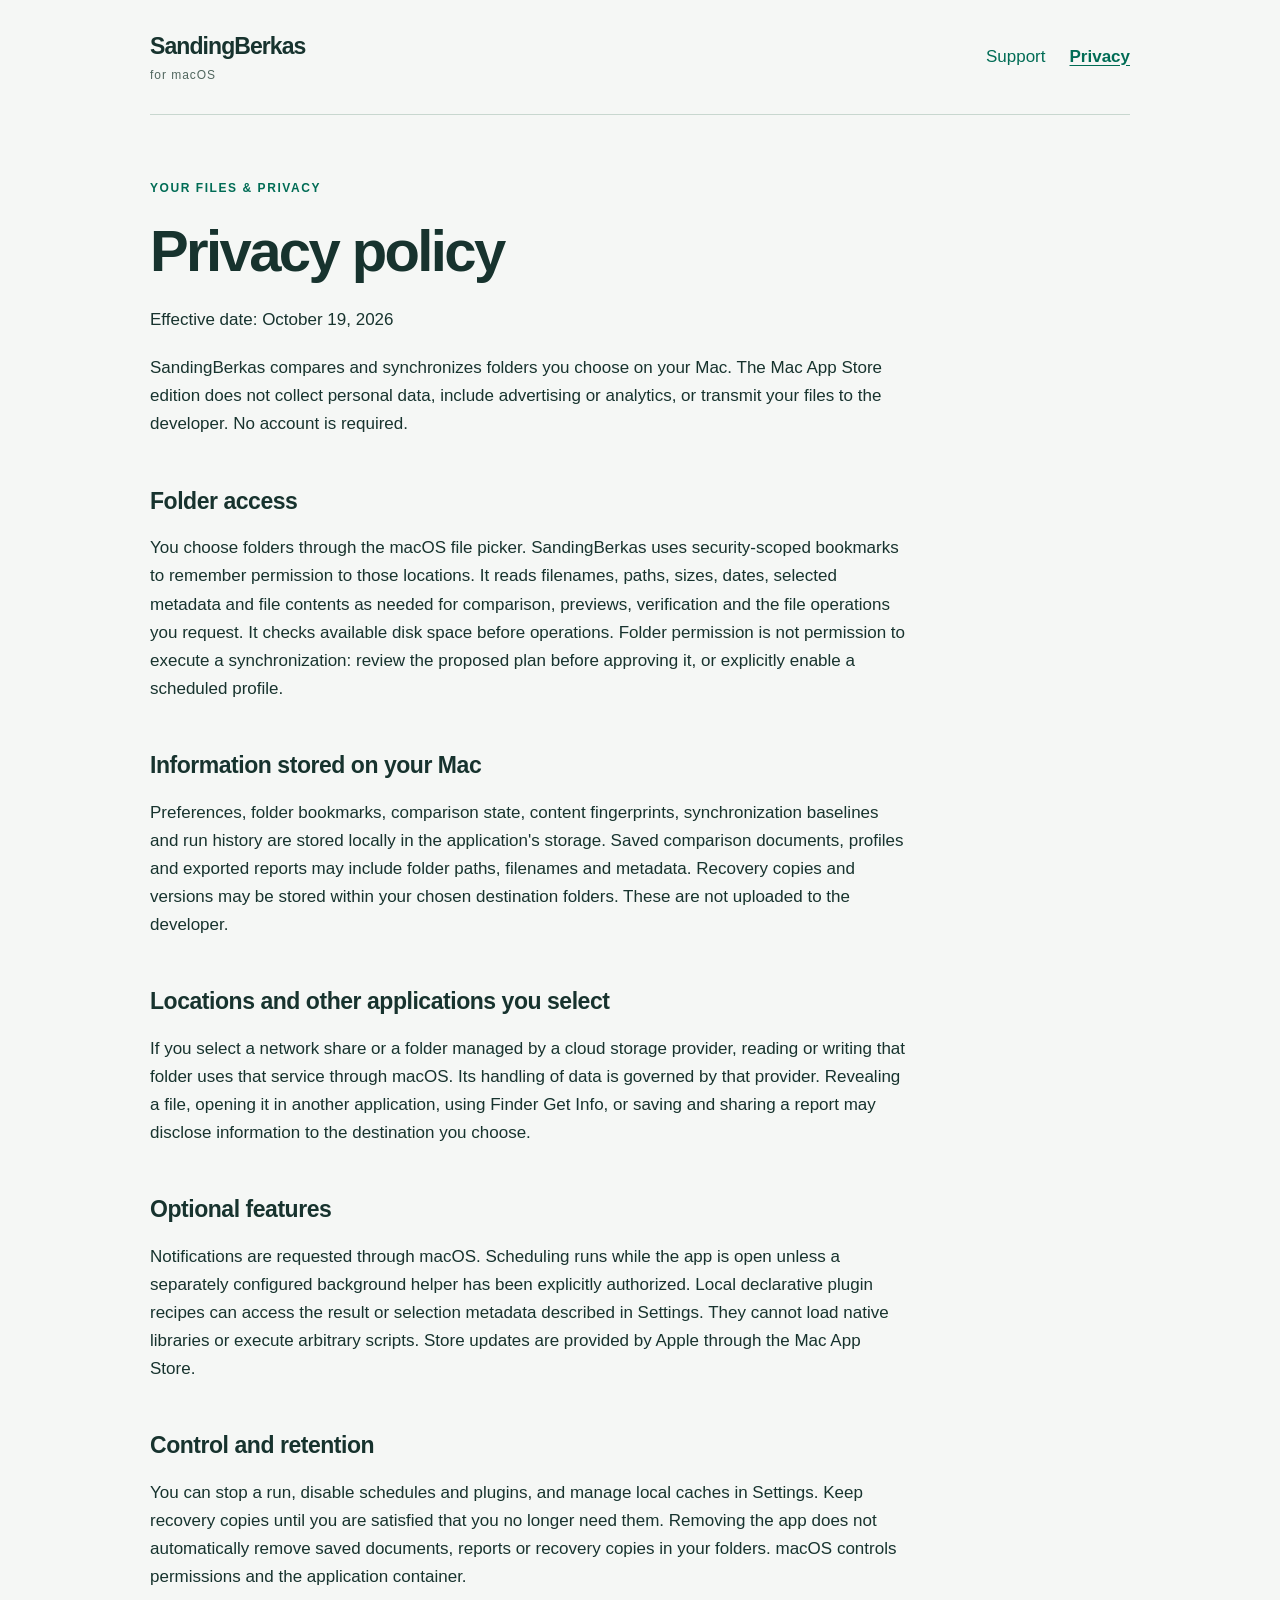
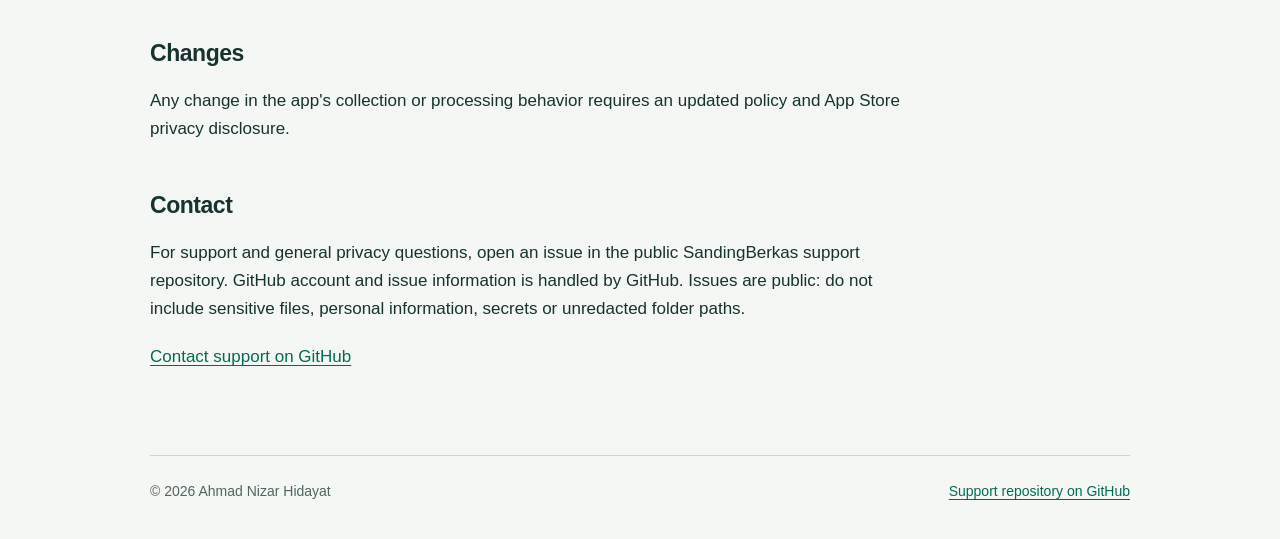
==== privacy.html @ 11594478 "Add SandingBerkas support and privacy site" ====
<!doctype html>
<html lang="en">
<head>
  <meta charset="utf-8">
  <meta name="viewport" content="width=device-width, initial-scale=1">
  <meta name="description" content="How SandingBerkas processes selected folders and stores information locally on your Mac.">
  <meta name="color-scheme" content="light dark">
  <title>Privacy policy · SandingBerkas</title>
  <link rel="stylesheet" href="styles.css">
</head>
<body>
  <a class="skip" href="#main">Skip to content</a>
  <header class="site-header">
    <a class="brand" href="index.html">SandingBerkas<span>for macOS</span></a>
    <nav aria-label="Main navigation">
      <a href="index.html">Support</a>
      <a href="privacy.html" aria-current="page">Privacy</a>
    </nav>
  </header>
  <main id="main">
    <article class="policy">
    <p class="eyebrow">Your files &amp; privacy</p>
    <h1>Privacy policy</h1>
<p>Effective date: October 19, 2026</p>
<p>SandingBerkas compares and synchronizes folders you choose on your Mac. The Mac App Store edition does not collect personal data, include advertising or analytics, or transmit your files to the developer. No account is required.</p>
<section><h2>Folder access</h2><p>You choose folders through the macOS file picker. SandingBerkas uses security-scoped bookmarks to remember permission to those locations. It reads filenames, paths, sizes, dates, selected metadata and file contents as needed for comparison, previews, verification and the file operations you request. It checks available disk space before operations. Folder permission is not permission to execute a synchronization: review the proposed plan before approving it, or explicitly enable a scheduled profile.</p></section>
<section><h2>Information stored on your Mac</h2><p>Preferences, folder bookmarks, comparison state, content fingerprints, synchronization baselines and run history are stored locally in the application&#x27;s storage. Saved comparison documents, profiles and exported reports may include folder paths, filenames and metadata. Recovery copies and versions may be stored within your chosen destination folders. These are not uploaded to the developer.</p></section>
<section><h2>Locations and other applications you select</h2><p>If you select a network share or a folder managed by a cloud storage provider, reading or writing that folder uses that service through macOS. Its handling of data is governed by that provider. Revealing a file, opening it in another application, using Finder Get Info, or saving and sharing a report may disclose information to the destination you choose.</p></section>
<section><h2>Optional features</h2><p>Notifications are requested through macOS. Scheduling runs while the app is open unless a separately configured background helper has been explicitly authorized. Local declarative plugin recipes can access the result or selection metadata described in Settings. They cannot load native libraries or execute arbitrary scripts. Store updates are provided by Apple through the Mac App Store.</p></section>
<section><h2>Control and retention</h2><p>You can stop a run, disable schedules and plugins, and manage local caches in Settings. Keep recovery copies until you are satisfied that you no longer need them. Removing the app does not automatically remove saved documents, reports or recovery copies in your folders. macOS controls permissions and the application container.</p></section>
<section><h2>Changes</h2><p>Any change in the app&#x27;s collection or processing behavior requires an updated policy and App Store privacy disclosure.</p></section>
<section><h2>Contact</h2><p>For support and general privacy questions, open an issue in the public SandingBerkas support repository. GitHub account and issue information is handled by GitHub. Issues are public: do not include sensitive files, personal information, secrets or unredacted folder paths.</p><p><a href="https://github.com/ahmadnizar0209/sandingberkas-support/issues/new">Contact support on GitHub</a></p></section>
</article>
  </main>
  <footer><span>© 2026 Ahmad Nizar Hidayat</span><a href="https://github.com/ahmadnizar0209/sandingberkas-support">Support repository on GitHub</a></footer>
</body>
</html>
---- styles.css ----
* { box-sizing: border-box; }
:root { --background: #f5f7f5; --surface: #ffffff; --text: #17332e; --muted: #50665e; --line: #c8d7cf; --accent: #006c55; }
body { margin: 0; background: var(--background); color: var(--text); font: 17px/1.65 -apple-system, BlinkMacSystemFont, "Segoe UI", sans-serif; }
a { color: var(--accent); text-underline-offset: .2em; }
a:hover { text-decoration-thickness: .14em; }
a:focus-visible, summary:focus-visible { outline: 3px solid var(--accent); outline-offset: 5px; border-radius: 3px; }
.skip { position: absolute; top: -100px; left: 16px; background: var(--surface); padding: 12px; z-index: 2; }
.skip:focus { top: 8px; }
.site-header, main, footer { width: min(100% - 48px, 980px); margin-inline: auto; }
.site-header { display: flex; align-items: center; justify-content: space-between; gap: 24px; padding-block: 28px; border-bottom: 1px solid var(--line); }
.brand { color: var(--text); font-size: 23px; font-weight: 700; text-decoration: none; letter-spacing: -.04em; }
.brand span { display: block; color: var(--muted); font-size: 12px; font-weight: 500; letter-spacing: .08em; }
nav { display: flex; gap: 24px; }
nav a { text-decoration: none; }
nav a[aria-current] { text-decoration: underline; font-weight: 650; }
main { padding-block: 64px; }
.eyebrow { text-transform: uppercase; font-weight: 650; letter-spacing: .13em; font-size: 12px; color: var(--accent); }
h1 { font-size: clamp(34px, 6vw, 58px); line-height: 1.1; letter-spacing: -.045em; margin: 14px 0 24px; max-width: 760px; }
h2 { margin: 0 0 18px; font-size: 26px; line-height: 1.3; letter-spacing: -.02em; }
h3 { margin-block: 24px 8px; font-size: 19px; }
p { margin: 0 0 20px; }
.lead { font-size: 21px; color: var(--muted); max-width: 710px; }
.button { display: inline-block; background: var(--accent); color: white; border-radius: 9px; padding: 12px 21px; text-decoration: none; font-weight: 650; margin-top: 8px; }
.note { color: var(--muted); font-size: 14px; margin-top: 12px; max-width: 700px; }
.content { display: grid; grid-template-columns: 1fr 1fr; gap: 40px; margin-top: 64px; }
.panel { background: var(--surface); border: 1px solid var(--line); border-radius: 16px; padding: 28px; }
ol, ul { padding-left: 24px; margin-block: 0 20px; }
li + li { margin-top: 12px; }
details { border-top: 1px solid var(--line); padding-block: 18px; }
summary { font-weight: 650; cursor: pointer; }
details p { margin: 12px 0 0; }
.wide { margin-top: 48px; max-width: 760px; }
.policy { max-width: 760px; }
.policy section { padding-top: 28px; }
.policy h2 { font-size: 23px; }
footer { display: flex; flex-wrap: wrap; justify-content: space-between; gap: 12px; border-top: 1px solid var(--line); padding-block: 24px 36px; color: var(--muted); font-size: 14px; }
@media (max-width: 700px) { .site-header, main, footer { width: calc(100% - 36px); } .site-header { align-items: flex-start; gap: 16px; } nav { gap: 16px; font-size: 15px; } main { padding-block: 40px; } .content { grid-template-columns: 1fr; gap: 24px; margin-top: 40px; } .panel { padding: 22px; } }
@media (prefers-color-scheme: dark) { :root { --background: #14201d; --surface: #1b2b25; --text: #edf4f0; --muted: #b5c8bf; --line: #40594c; --accent: #85dfbb; } .button { color: #10281d; } }
@media print { body { background: white; color: black; font-size: 11pt; } nav, .skip, .button { display: none; } main { padding-block: 20px; } .content { display: block; } .panel { border: 0; padding: 0; } details { display: block; } details > * { display: block; } a { color: black; } }
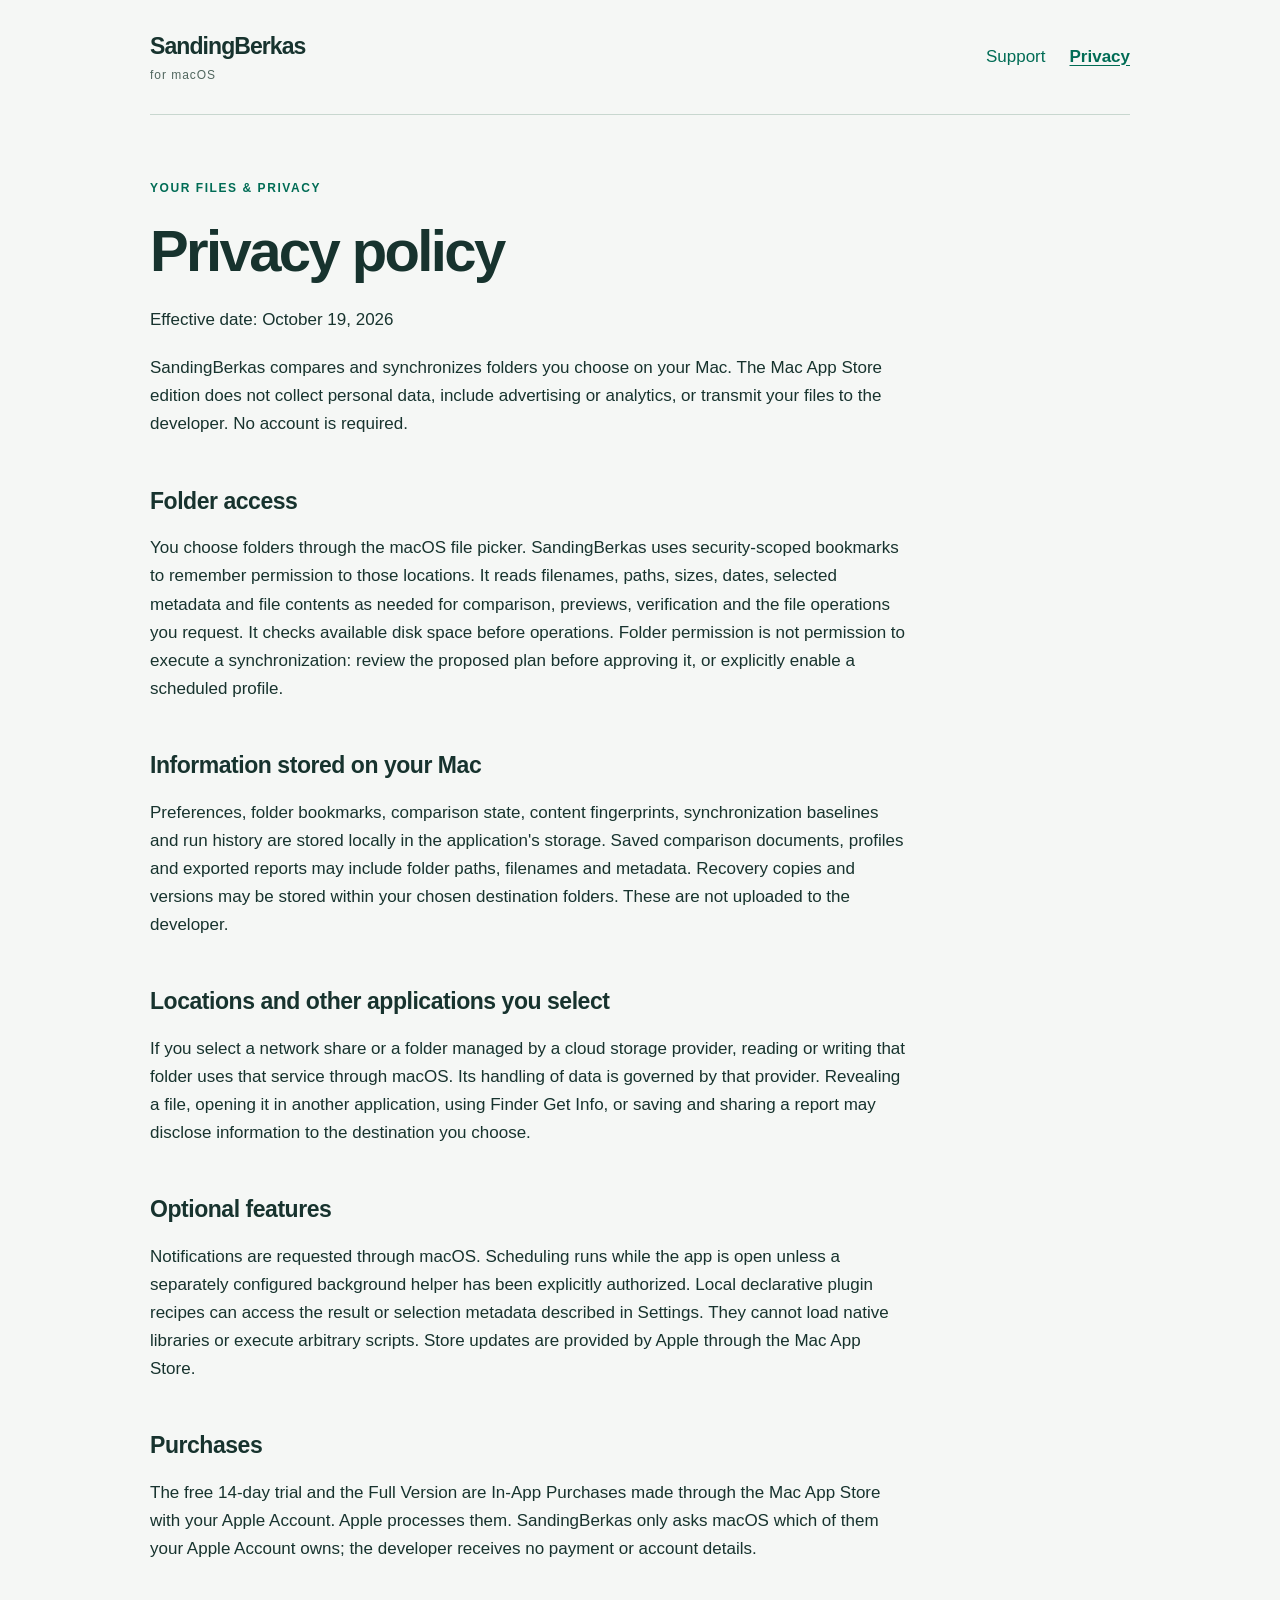
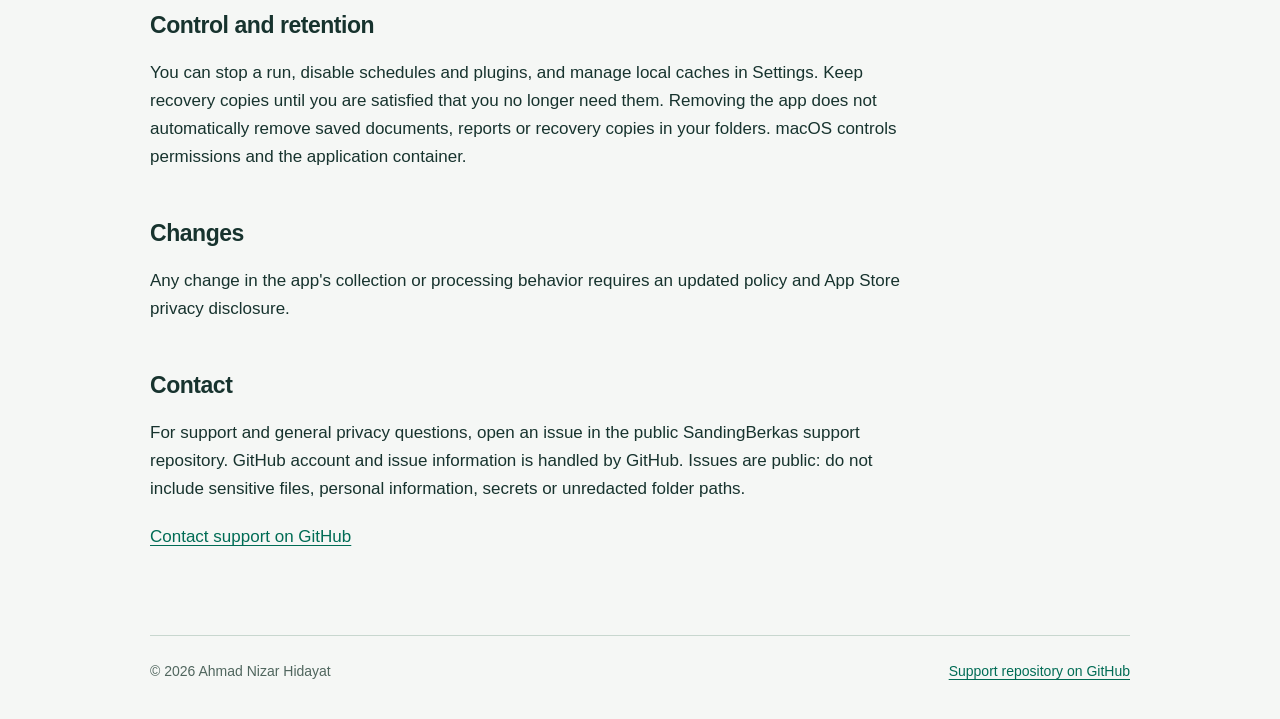
==== commit b52ca38c: "Add Purchases section to privacy policy" ====
--- a/privacy.html
+++ b/privacy.html
@@ -27,6 +27,7 @@
 <section><h2>Information stored on your Mac</h2><p>Preferences, folder bookmarks, comparison state, content fingerprints, synchronization baselines and run history are stored locally in the application&#x27;s storage. Saved comparison documents, profiles and exported reports may include folder paths, filenames and metadata. Recovery copies and versions may be stored within your chosen destination folders. These are not uploaded to the developer.</p></section>
 <section><h2>Locations and other applications you select</h2><p>If you select a network share or a folder managed by a cloud storage provider, reading or writing that folder uses that service through macOS. Its handling of data is governed by that provider. Revealing a file, opening it in another application, using Finder Get Info, or saving and sharing a report may disclose information to the destination you choose.</p></section>
 <section><h2>Optional features</h2><p>Notifications are requested through macOS. Scheduling runs while the app is open unless a separately configured background helper has been explicitly authorized. Local declarative plugin recipes can access the result or selection metadata described in Settings. They cannot load native libraries or execute arbitrary scripts. Store updates are provided by Apple through the Mac App Store.</p></section>
+<section><h2>Purchases</h2><p>The free 14-day trial and the Full Version are In-App Purchases made through the Mac App Store with your Apple Account. Apple processes them. SandingBerkas only asks macOS which of them your Apple Account owns; the developer receives no payment or account details.</p></section>
 <section><h2>Control and retention</h2><p>You can stop a run, disable schedules and plugins, and manage local caches in Settings. Keep recovery copies until you are satisfied that you no longer need them. Removing the app does not automatically remove saved documents, reports or recovery copies in your folders. macOS controls permissions and the application container.</p></section>
 <section><h2>Changes</h2><p>Any change in the app&#x27;s collection or processing behavior requires an updated policy and App Store privacy disclosure.</p></section>
 <section><h2>Contact</h2><p>For support and general privacy questions, open an issue in the public SandingBerkas support repository. GitHub account and issue information is handled by GitHub. Issues are public: do not include sensitive files, personal information, secrets or unredacted folder paths.</p><p><a href="https://github.com/ahmadnizar0209/sandingberkas-support/issues/new">Contact support on GitHub</a></p></section>
